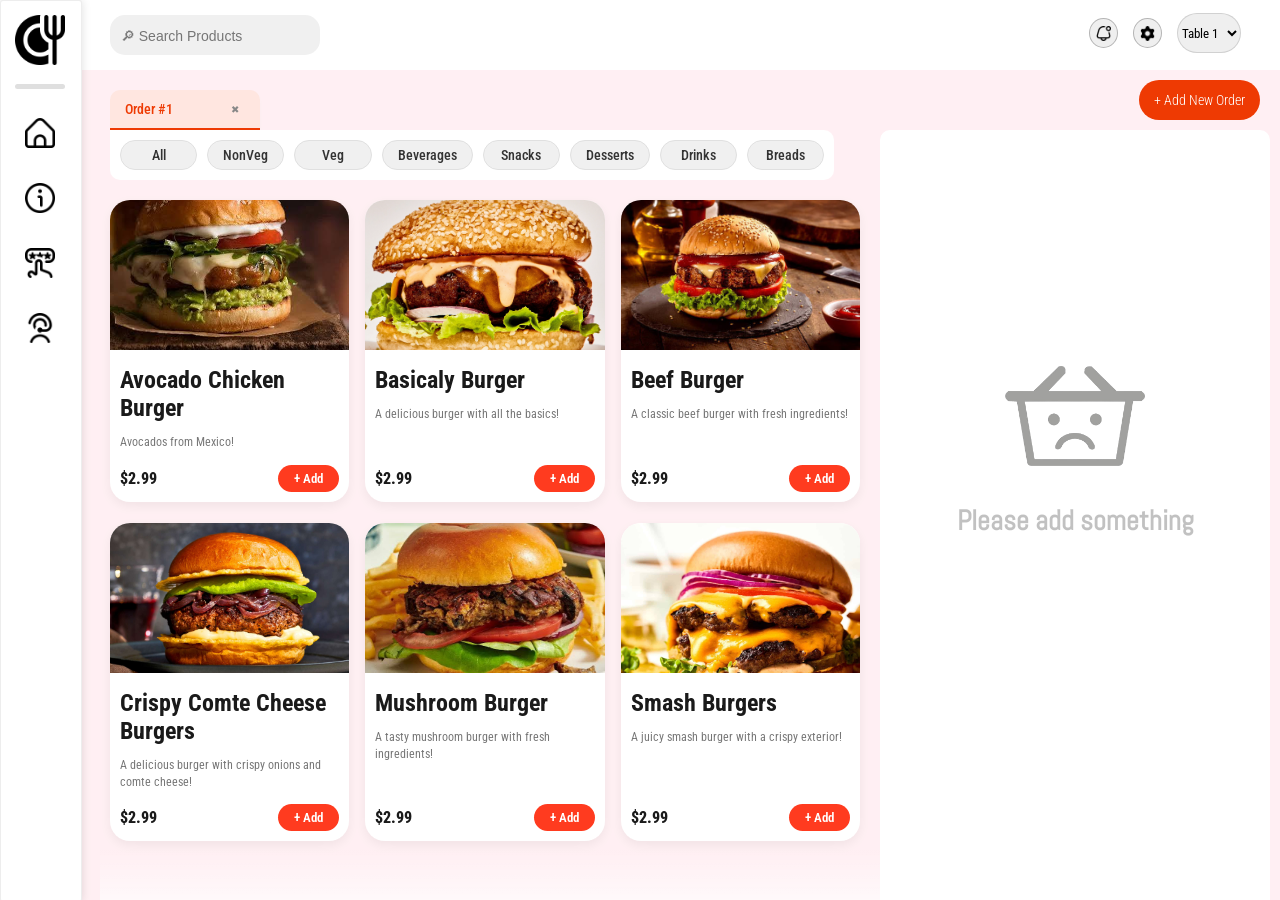
==== index.html @ 45df076e "The testing payment gateway works looks cool i added a video looks if the payment is succesfull." ====
<!DOCTYPE html>
<html lang="en">
<head>
  <meta charset="UTF-8" />
  <meta name="viewport" content="width=device-width, initial-scale=1.0" />
  <title>ordering system</title>
  <link rel="preconnect" href="https://fonts.googleapis.com">
  <link href="https://fonts.googleapis.com/css2?family=Inter:wght@400;500;600;700&family=JetBrains+Mono:wght@400;500;600&display=swap" rel="stylesheet">
  <link rel="stylesheet" href="./style.css" />
  <link rel="preconnect" href="https://fonts.googleapis.com">
<link rel="preconnect" href="https://fonts.gstatic.com" crossorigin>
<link href="https://fonts.googleapis.com/css2?family=Roboto+Condensed:ital,wght@0,100..900;1,100..900&display=swap" rel="stylesheet">
<link rel="preconnect" href="https://fonts.googleapis.com">
<link rel="preconnect" href="https://fonts.gstatic.com" crossorigin>
<link href="https://fonts.googleapis.com/css2?family=Abel&family=Roboto+Condensed:ital,wght@0,100..900;1,100..900&display=swap" rel="stylesheet">
</head>

<body>
  <div class="overlay" id="over">
     <div class="paymentgate">
      <div class="rectanglepay">
        
        <div class="cross2" id="cross2" >✖</div>
        <div class="payhead">
          <h3 class="paytitle">Scan to Pay</h3>
          <p class="paysubtitle">Scan with your mobile camera</p>
        <div class="qrcode">
          <img src="http://localhost:8000/qrcode.png" id="qrimg" alt="paymentqr" width="200px" height="200px" />
          <video src="./qrcode/videos/tickani.mp4" class="payinganima" id="payingani" width="300px" height="300px" autoplay loop muted></video>
        </div>
        <div id="paystatid" class="paystat">
          <h1 id="amount">Scan to Pay<br>(waiting for payment)</h1>
        </div>
      </div>
    </div>
     </div>
  </div>
  
    <div class="topbar">
        <div class="searchbar">
            <input 
    type="text" 
    id="site-search" 
    name="q"
    placeholder=" 🔎︎ Search Products" 
    required
  >
        </div>
        <div class="somewidgets">
            <button class="widgetbtn"><img src="./assets/notification.png" width="15px" height="15px"/></button>
            <button class="widgetbtn"><img src="./assets/settings.png" width="15px" height="15px"/></button>
            <select class="selectdrop" >
                <option value="tb1">Table 1</option>
                <option value="tb2"> Table 2</option>
                <option value="tb3">Table 3</option>
                <option value="tb4">Table 4</option>
                <option value="tb5">Table 5</option>
                <option value="tb6">Table 6</option>
                <option value="tb7">Table 7</option>
                <option value="tb8">Table 8</option>
                <option value="tb9">Table 9</option>
                <option value="tb10">Table 10</option>
                </select>
            
        </div>
    </div>
    <div class="sidebarbg">
        
    </div>
    <div class="nav">
        <div class="navlogo">
            <img class="logo" src="./assets/logo.png" width="50px" height="50px"/>
        </div>
        <div class="seprator"></div>
        <div class="navbtn">
            <button class="navbtns" id="homebtn"> <img id="home" src="./assets/home.png" width="30px" height="30px"alt="home" /></button>
            <button class="navbtns" id ="aboutbtn"><img id="about" src="./assets/about.png" width="30px" height="30px"/></button>
            <button class="navbtns" id="feedbackbtn"><img id="feedback" src="./assets/feedback.png" width="30px" height="30px"/></button>
            <button class="navbtns" id="carebtn"><img id="care" src="./assets/care.png" width="30px" height="30px"/></button>
        </div>
    </div>
    <div class="rectanglepink">
        <div class="tabs">
            <div class="tabbtn">Order #1<div class="cross">✖</div></div>
        </div>
        <button class="addbtn">+ Add New Order</button>
        <div class="filters">
            <button class="filterbtn">All</button>
            <button class="filterbtn">NonVeg</button>
            <button class="filterbtn">Veg</button>
            <button class="filterbtn">Beverages</button>
            <button class="filterbtn">Snacks</button>
            <button class="filterbtn">Desserts</button>
            <button class="filterbtn">Drinks</button>
            <button class="filterbtn">Breads</button>
        </div>
        <div class="items">
            
                <div class="itemcard">
                     <div class="card">
                        <img src="assets/food/avacodachickenburger.jpg" alt="avacadochickenburger">
                        <h3>Avocado Chicken Burger</h3>
                        <p>Avocados from Mexico!</p>
                      </div>
                    <div class="cardfoot">
                      <span class="price">$2.99</span>
                      <button class="addbtncard">+ Add</button>
                    </div>
                </div>
                <div class="itemcard">
                     <div class="card">
                        <img src="assets/food/basically-burger.webp" alt="basically-burger">
                        <h3>Basicaly Burger</h3>
                        <p>A delicious burger with all the basics!</p>
                      </div>
                    <div class="cardfoot">
                      <span class="price">$2.99</span>
                      <button class="addbtncard">+ Add</button>
                    </div>
                </div>
                <div class="itemcard">
                     <div class="card">
                        <img src="assets/food/beefburger.jpg" alt="beefburger">
                        <h3>Beef Burger</h3>
                        <p>A classic beef burger with fresh ingredients!</p>
                      </div>
                    <div class="cardfoot">
                      <span class="price">$2.99</span>
                      <button class="addbtncard">+ Add</button>
                    </div>
                </div>
                <div class="itemcard">
                     <div class="card">
                        <img src="assets/food/crispycomtecheesburgers.jpg" alt="crispycomtecheesburgers">
                        <h3>Crispy Comte Cheese Burgers</h3>
                        <p>A delicious burger with crispy onions and comte cheese!</p>
                      </div>
                    <div class="cardfoot">
                      <span class="price">$2.99</span>
                      <button class="addbtncard">+ Add</button>
                    </div>
                </div>
                <div class="itemcard">
                     <div class="card">
                        <img src="assets/food/mushroomburger.jpg" alt="mushroomburger">
                        <h3>Mushroom Burger</h3>
                        <p>A tasty mushroom burger with fresh ingredients!</p>
                      </div>
                    <div class="cardfoot">
                      <span class="price">$2.99</span>
                      <button class="addbtncard">+ Add</button>
                    </div>
                </div>
                <div class="itemcard">
                     <div class="card">
                        <img src="assets/food/Smash-Burgers.jpg" alt="smashburgers">
                        <h3>Smash Burgers</h3>
                        <p>A juicy smash burger with a crispy exterior!</p>
                      </div>
                    <div class="cardfoot">
                      <span class="price">$2.99</span>
                      <button class="addbtncard">+ Add</button>
                    </div>
                </div>
              </div>
              <div class="blursmt"></div>
              <div class="bill">
                <div class="warn">
                  <img src="assets/sadcart.png" width="140px" height="100px" alt="sadcart" style="display: block;"/>
                  <br>
                  <h1>Please add something</h1>
                </div>
                <div class="billy">
                <div class="billcard">
                  <div class="orderno"><div class="title">Order No.</div><div class="value">#****</div></div>
                  <div class="estimatedtime"><div class="title">Prep time</div><div class="value">20 Mins</div></div>
                </div>
                <div class="seprator2"></div>
                </div>
              </div>
        </div>
        
    </div>
    
<script src="./script.js">
</script>
</body>
</html>
---- style.css ----
.navbtn {
  position: static;
  margin-top: 20px;
  width: 100%;
  display: flex;
  flex-direction: column;
  justify-content: center;
  align-items: center;
  gap: 15px;
  transition: 0.3s ease;
}

.bill{
  right: 10px;
  top: 130px;
  background-color: #ffffff;
  position: fixed;
  width: calc(100% - 69.7%);
  height: calc(100%);
  border-radius: 10px;
  border: 1px solid #ffffff00;
}
.billcard{
  display: flex;
  margin: 20px;
  justify-content: space-between;
}

.title{
  font-family:  "Roboto Condensed", sans-serif;
}
.value{
  font-family:  "abel", sans-serif;
  font-weight: 700;
}

@media (max-width:800px) { 
.bill {
  display: none;
}}
.seprator2{
  margin-top: 0px;
  margin-left: 10px;
  margin-right: 10px;
  width: 380px;
  height: 1px;
  border-radius: 10px;
  background-color: #5e5e5e;
  opacity: 0.2;
}

.navlogo {
  position: relative;
  width: 50px;
  left: 0;
  border-radius: 10px;
  background-color: #ffffff;
}
.sidebarbg {
  position: fixed;
  left: 0;
  top: 0;
  width: 80px;
  height: 100vh;
  box-shadow: 0px 0px 10px 0px #00000020;
  border-radius: 3px;
  background-color: #ffffff;
  border: 1px solid #74737320;
  z-index: 50;
}
.seprator {
  margin-top: 15px;
  margin-left: 0;
  width: 50px;
  height: 5px;
  border-radius: 10px;
  background-color: #5e5e5e;
  opacity: 0.2;
}
.payment{
  width: 120px;
  height: 120px;
  background-color: #000000;

}
.paymentgate{
   width:100vw;
   height:100vh;
   display: grid;
  place-items: center;

}

.rectanglepay {
  width: 340px;
  min-height: 400px;
  background-color: #ffffff;
  border-radius: 20px;
  padding: 20px;
  display: flex;
  flex-direction: column;
  position: relative;
  box-shadow: 0 10px 25px rgba(0, 0, 0, 0.15);
}

.cross2 {
  position: absolute;
  top: 15px;
  right: 15px;
  width: 30px;
  height: 30px;
  font-size: 14px;
  background-color: #f1f1f1;
  color: #555;
  align-items: center;
  display: flex;
  justify-content: center;
  border-radius: 50%;
  cursor: pointer;
  transition: 0.2s ease;
}

.cross2:hover {
  background-color: #ffe6e0;
  color: #ee3a03;
}
.cross2:active {
  background-color: #ee3a03;
  color: #ffffff;
  transform: scale(1.4);
}

.payhead {
  display: flex;
  flex-direction: column;
  align-items: center;
  justify-content: center;
  margin-top: 20px;
  text-align: center;
  font-family: "Roboto Condensed", sans-serif;
}

.paytitle {
  font-size: 22px;
  font-weight: 700;
  margin: 0;
  color: #1a1a1a;
}

.paysubtitle {
  font-size: 13px;
  color: #777;
  margin: 4px 0 16px 0;
}

.qrcode {
  padding: 10px;
  background: #ffffff;
  border: 1px solid #eee;
  border-radius: 12px;
  display: flex;
  justify-content: center;
  align-items: center;
}

.qrcode img {
  display: block;
}

.paystat{
  margin-top: 15px;
  font-size: 14px;
  font-weight: 600;
  color: #888;
  padding: 6px 14px;
  border-radius: 20px;
  background-color: #f5f5f5;
  transition: all 0.3s ease;
}
.payinganima{
  display:none
}
.paystat.success {
  background-color: #dcfce7;
  color: #16a34a;
}
.overlay{
  top: 0;
  left: 0;
  position: fixed;
  width: 100%;
  height: 100%;
  display: none;
  background-color: #00000030;
  overflow: hidden;
  z-index: 99999999999999;
}
.navbtns{
  width: 50px;
  height: 50px;
  border-radius: 10px;
  background-color: #ffffff;
  border: 1px solid #ffffff00;
  cursor: pointer;
  transition: 0.3s ease-in-out;
}
.billitems {
  flex: 1;
  overflow-y: auto;
  padding: 10px 20px;
  display: flex;
  flex-direction: column;
  gap: 12px;
  scrollbar-width: thin;
  scrollbar-color: #ee3a03 #f1f1f1;
}

.itembillrow {
  display: flex;
  justify-content: space-between;
  align-items: center;
  font-family: "Roboto Condensed", sans-serif;
}

.itemtitle {
  font-size: 15px;
  font-weight: 600;
  color: #1a1a1a;
}

.itemprice {
  font-family: "Abel", sans-serif;
  font-size: 13px;
  font-weight: 700;
  color: #ee3a03;
}

.billfoot {
  padding: 15px 20px;
  display: flex;
  flex-direction: column;
  gap: 8px;
  font-family: "Roboto Condensed", sans-serif;
}

.billsum {
  display: flex;
  justify-content: space-between;
  font-size: 14px;
  color: #555;
}

.billsum.total {
  font-size: 18px;
  font-weight: 700;
  color: #1a1a1a;
  margin-top: 4px;
}

.checkoutbtn {
  margin-top: 8px;
  height: 42px;
  border-radius: 25px;
  background-color: #ee3a03;
  color: #ffffff;
  border: none;
  font-family: "Roboto Condensed", sans-serif;
  font-size: 15px;
  font-weight: 600;
  cursor: pointer;
  transition: 0.2s;
}

.checkoutbtn:hover {
  background-color: #d63200;
}
.icon{
  width: 30px;
  height: 30px;
  display: inline-block;
  background-color: #000000;
  transition: background-color 0.4s ease-in-out;
}
.selectdrop{
 border-radius: 20px;
 border: 1px solid #00000020;
 width: 100px;
 right: 20px;
 font-family: "Roboto Condensed", sans-serif;
 height: 40px;
}
.navbtns:hover{
  transition:0.4s;
  transform: scale(1.1);
  background-color: #ee3a03;
}
.rectanglepink {
  position: fixed;
  top: 70px;
  left: 80px;
  width: calc(100% - 80px);
  height: calc(100% - 70px);
  z-index: -4;
  background-color: #ff004010;
}
.navbtns:active{
  transition:0.4s;
  transform: scale(0.8);
  background-color: #ee3a03;
}
.nav {
  position: fixed;
  left: 0;
  top: 15px;
  width: 80px;
  display: flex;
  flex-direction: column;
  align-items: center;
  z-index: 60;
}
.logo{
  z-index: 100;
}
.topbar {
  position: fixed;
  top: 0;
  left: 80px;
  width: calc(100% - 80px);
  height: 70px;
  z-index: 10;
  background-color: #ffffff;
  border: none;
}
.searchbar {
  position: absolute;
  top: 15px;
  left: 30px;
  width: 200px;
  height: 30px;
  border-radius: 15px;
  background-color: #f0f0f0;
  border: none;
  padding: 5px;
  cursor: text;
}
.searchbar:hover {
  box-shadow: 0px 0px 5px rgba(0, 0, 0, 0.2);
  cursor: text;
}
input[type="text"] {
  width: 100%;
  height: 100%;
  border: none;
  outline: none;
  background-color: transparent;
  font-size: 14px;
  cursor: text;
  z-index: 10;
}
.somewidgets {
  position: absolute;
  top: 18px;
  width: 30px;
  height: 30px;
  border-radius: 50%;
  display: flex;
  gap: 15px;
  right: 100px;
  justify-content: center;
  align-items: center;
  font-size: 14px;
}
.blursmt{
  position: fixed;
  bottom: 0;
  left: 100px;
  width: calc(100% - 36.9%);
  height: 50px;
  background-image: linear-gradient(to bottom, #ffffff00, #ffffff9a);
  backdrop-filter: blur(0.5px);
  pointer-events:none;
}
.widgetbtn{
  width: 30px;
  height: 30px;
  border-radius: 50%;
  display: flex;
  gap: 5px;
  border: 1px solid #07070740;
  justify-content: center;
  align-items: center;
  color: #ffffff;
  font-size: 14px;
  cursor: pointer;
}
.widgetbtn:hover{
  background-color: #a8a8a8;
  transition:0.4s;
  transform: scale(1.1);
}
.widgetbtn:active{
  background-color: #a8a8a8;
  transition:0.4s;
  transform: scale(0.8);
}
.tabs{
  gap: 1px;
  top: 20px;
  position: absolute;
  left: 30px;
  right: 0;
  display: flex;
  width: calc(100% - 60px);
  overflow: auto;
}
.tabbtn:active{
  
  display: flex;
  justify-content: space-between;
  align-items: center;
  width: 150px;
  height: 40px;
  border-radius: 10px;
  background-color: #ff6572;
  cursor: pointer;
  padding: 0 15px;
  font-size: 14px;
  font-weight: 500;
  color: #333;
  box-sizing: border-box;
  box-shadow: 0 2px 4px rgba(0,0,0,0.02);
  transition: 0.3s ease;
}
.tabbtn{
  font-family: "Roboto Condensed", sans-serif;
  display: flex;
  justify-content: space-between;
  align-items: center;
  width: 150px;
  height: 40px;
  border-radius: 10px 10px 0px 0px;
  background-color: #ffffff;
  cursor: pointer;
  padding: 0 15px;
  font-size: 14px;
  font-weight: 500;
  color: #333;
  box-sizing: border-box;
  box-shadow: 0 2px 4px rgba(0,0,0,0.02);
  transition: 0.3s ease;
}
.tabbtn:hover{
  background-color: #ffe6e0;
  border-color: #ee3a03;
  color: #ee3a03;
}
.cross{
  display: flex;
  justify-content: center;
  align-items: center;
  width: 20px;
  height: 20px;
  border-radius: 50%;
  font-size: 10px;
  color: #888;
  cursor: pointer;
  transition: 0.2s;
}
.cross:hover{
  left: 130px;
  bottom: 12px;
  width: 20px;
  height: 20px;
  border-radius: 50%;
  background-color: #ececec;

}
.tabbtn:active{
  transform: scale(0.95);
}
.tabbtn:hover .cross{
  color: #ee3a03;
}
.filters{
  padding: 10px;
  position: fixed;
  top: 130px;
  left: 110px;
  display: flex;
  gap: 10px;
  overflow-x: auto;
  overflow-y: hidden;
  background-color: #ffffff;
  width: calc(100% - 45%);
  height: 30px;
  border-radius: 0 10px 10px 10px;
  scrollbar-width: thin;
  scrollbar-color: #ee3a03 #f1f1f1;
}
.addbtn{
  position: fixed;
  right: 20px;
  top: 80px;
  height: 40px;
  border-radius: 40px;
  background-color: #ee3a03;
  color: #ffffff;
  border: 0;
  cursor: pointer;
  font-family: "Roboto Condensed", sans-serif;
  font-size: 14px;
  font-weight: 300;
  padding: 0 15px;
  display: flex;
  justify-content: center;
  align-items: center;
  gap: 5px;
}
.warn{
  display: none;
  height: 70%;
  font-family: "Abel", sans-serif;
  color: #72727271;
  font-size: 14px;
  font-weight: 300;
  padding: 15px;
  
  justify-content: center;
  align-items: center;
  flex-direction: column;
  text-align: center;
  justify-content: center;
}
.addbtn:hover{
  background-color: #ff4c00;
  transition: 0.1s;
}
.addbtn:active{
  background-color: #ffffff;
  color: #ee3a03;
  border: 1px solid #ee3a03;
}
.items{
  position: absolute;
  top: 120px;
  left: 20px;
  right: 20px;
  width: calc(100% - 37.5%);
  height: calc(100% - 130px);
  display: grid;
  grid-template-columns: repeat(auto-fill, minmax(220px, 1fr));
  align-content: start;
  gap: 16px;
  padding: 10px;
  overflow-y: auto;
  scrollbar-width: thin;
  scrollbar-color: #ee3a03 #f1f1f1;
}
.itemcard {
  display: flex;
  flex-direction: column;
  justify-content: space-between;
  width: 100%;
  margin-bottom: 5px;
  border-radius: 20px 20px 20px 20px;
  background-color: #ffffff;
  box-shadow: 0px 4px 12px rgba(0, 0, 0, 0.06);
  transition: transform 0.3s ease;
}
.itemcard:hover {
  transform: scale(1.02);
  transition: 0.3s ;
}
.itemcard img{
  width: 100%;
  height: 150px;
  object-fit: cover;
  border-radius: 20px 20px 0 0 ;
  margin-bottom: 12px;
}

.itemcard h3 {
  margin-left: 10px;
  margin-top: 0;
  font-family: "Roboto Condensed", sans-serif;
  font-size:24px;
  font-weight: 700;
  color: #1a1a1a;
  margin-bottom: 6px;
}

.itemcard p {
  margin-left: 10px;
  font-family: "Roboto Condensed", sans-serif;
  font-size: 12px;
  color: #777777;
  line-height: 1.4;
  margin-bottom: 14px;
}

.cardfoot {
  display: flex;
  justify-content: space-between;
  align-items: center;
  width: 100%;
}

.price {
  margin-left: 10px;
  margin-bottom: 10px;
  font-family: "Roboto Condensed", sans-serif;
  font-size: 16px;
  font-weight: 800;
  color: #1a1a1a;
}

.addbtncard {
  margin-right: 10px;
  margin-bottom: 10px;
  font-family: "Roboto Condensed", sans-serif;
  background-color: #ff3b1f;
  color: #ffffff;
  border: none;
  padding: 6px 16px;
  border-radius: 20px;
  font-size: 13px;
  font-weight: 600;
  cursor: pointer;
}
.addbtncard:hover {
  background-color: #e03016;
}
.qtycontrol {
  display: flex;
  align-items: center;
  gap: 10px;
  background-color: #f5f5f5;
  padding: 4px 6px;
  border-radius: 20px;
  font-size: 13px;
  font-weight: 600;
}

.qtybtn {
  width: 22px;
  height: 22px;
  border-radius: 50%;
  border: 1px solid #ccc;
  background: #ffffff;
  cursor: pointer;
  display: flex;
  align-items: center;
  justify-content: center;
  font-weight: bold;
}

.qtybtn.plus {
  background: #1a1a1a;
  color: #ffffff;
  border-color: #1a1a1a;
}
.filterbtn{
  top: 100px;
  font-family: "Roboto Condensed", sans-serif;
  font-size: 14px;
  font-weight: 500;
  color: #333;
  width: 120px;
  display: flex;
  justify-content: center;
  align-items: center;
  padding: 0 15px;
  height: 30px;
  border-radius: 15px;
  background-color: #f0f0f0;
  cursor: pointer;
  border: 1px solid #e0e0e0;
}
.filterbtn:hover{
  background-color: #d6d5d5;
  color: #000000;
  transition: 0.4s;
}
.filterbtn:active{
  background-color: #ffffff;
  color: #ee3a03;
  border: 1px solid #ee3a03;
}
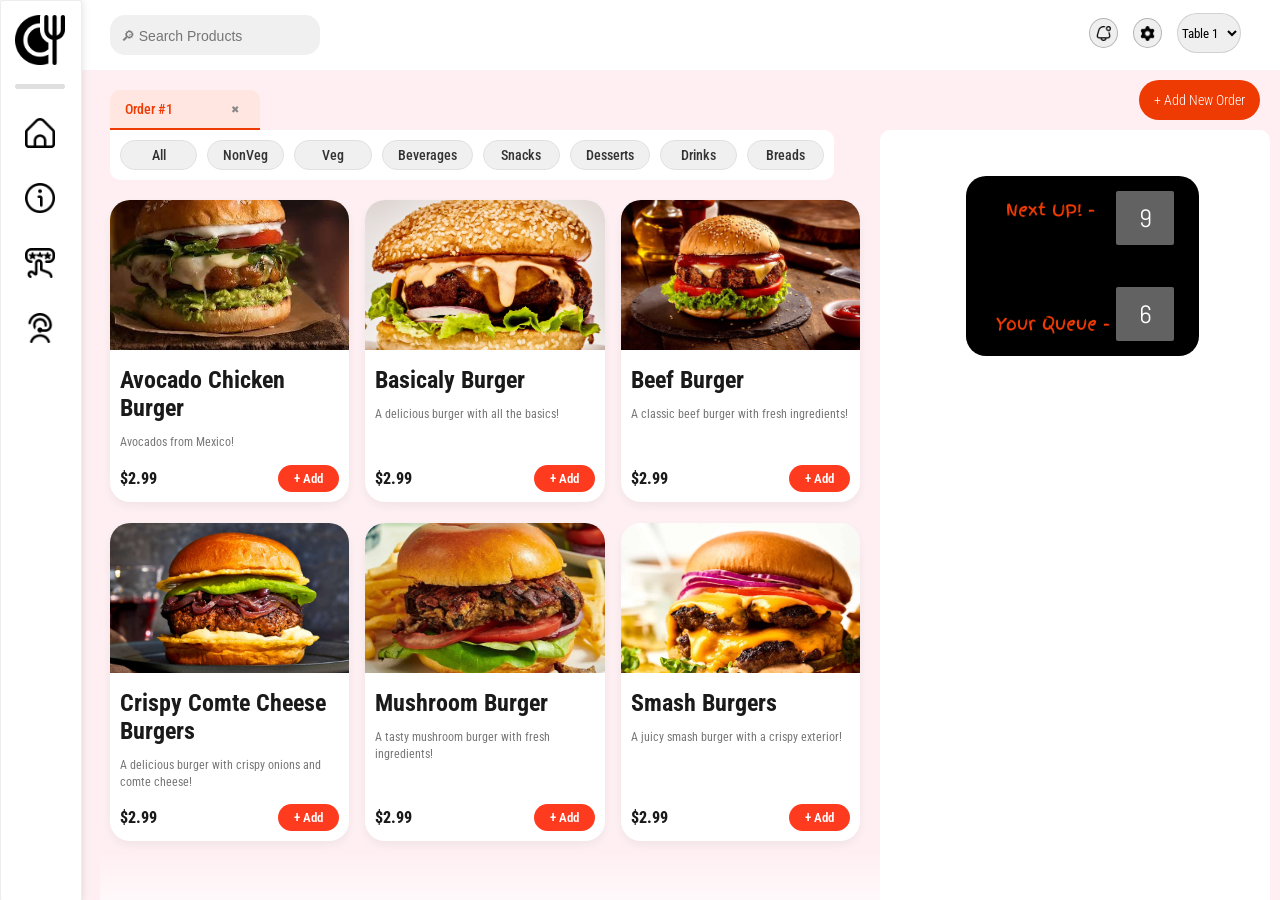
==== commit 644e9e5f: "working on a queuing menu after the payment is done" ====
--- a/index.html
+++ b/index.html
@@ -13,8 +13,10 @@
 <link rel="preconnect" href="https://fonts.googleapis.com">
 <link rel="preconnect" href="https://fonts.gstatic.com" crossorigin>
 <link href="https://fonts.googleapis.com/css2?family=Abel&family=Roboto+Condensed:ital,wght@0,100..900;1,100..900&display=swap" rel="stylesheet">
+<link rel="preconnect" href="https://fonts.googleapis.com">
+<link rel="preconnect" href="https://fonts.gstatic.com" crossorigin>
+<link href="https://fonts.googleapis.com/css2?family=Finger+Paint&display=swap" rel="stylesheet">
 </head>
-
 <body>
   <div class="overlay" id="over">
      <div class="paymentgate">
@@ -177,6 +179,17 @@
                 </div>
                 <div class="seprator2"></div>
                 </div>
+                <div class = "afterpay">
+                  <div class="queuecont">
+                    <div class="queuerect">
+                      <div class="textshit">Next UP! - </div>
+                      <div class="nextuprect">9</div>
+                      <div class="textshit2">Your Queue - </div>
+                      <div class="queuerect2">6</div>
+                    </div>
+
+                  </div>
+                </div>
               </div>
         </div>
         
--- a/style.css
+++ b/style.css
@@ -516,6 +516,78 @@
   align-items: center;
   gap: 5px;
 }
+.textshit{
+  font-family: "Finger Paint", sans-serif;
+  font-size: clamp(0.2rem ,1.3vw,2rem);
+  color: #ee3a03;
+  position: absolute;
+  top: 22px;
+  left:40px;
+}
+.nextuprect{
+  position: absolute;
+  top: 15px;
+  right: 25px;
+  width:25%;
+  height: 30%;
+  background-color: #636262;
+  border-radius: 2px;
+  display: flex;
+  justify-content: center;
+  align-items: center;
+  color: #ffffff;
+  font-family: "Abel", sans-serif;
+  font-size: 25px;
+  font-weight: 300;
+  transition:ease-in-out 0.1s;
+}
+.nextuprect:hover{
+  transform: scale(1.05);
+}
+.textshit2{
+  font-family: "Finger Paint", sans-serif;
+  font-size: clamp(0.2rem ,1.3vw,2rem);
+  color: #ee3a03;
+  position: absolute;
+  bottom: 20px;
+  left:30px;
+}
+.queuerect{
+  position: absolute;
+  top: calc(100% - 95%);
+  left: calc(100% - 78%);
+  width:60%;
+  height: 20%;
+  background-color: #000000;
+  border-radius: 20px;
+  display: flex;
+  justify-content: center;
+  align-items: center;
+  transition:ease-in-out 0.1s;
+}
+.queuerect:hover{
+  transform: scale(1.05);
+}
+.queuerect2{
+  position: absolute;
+  bottom: 15px;
+  right: 25px;
+  width:25%;
+  height: 30%;
+  background-color: #636262;
+  border-radius: 2px;
+  display: flex;
+  justify-content: center;
+  align-items: center;
+  color: #ffffff;
+  font-family: "Abel", sans-serif;
+  font-size: 25px;
+  font-weight: 300;
+  transition:ease-in-out 0.1s;
+}
+.queuerect2:hover{
+  transform: scale(1.05);
+}
 .warn{
   display: none;
   height: 70%;
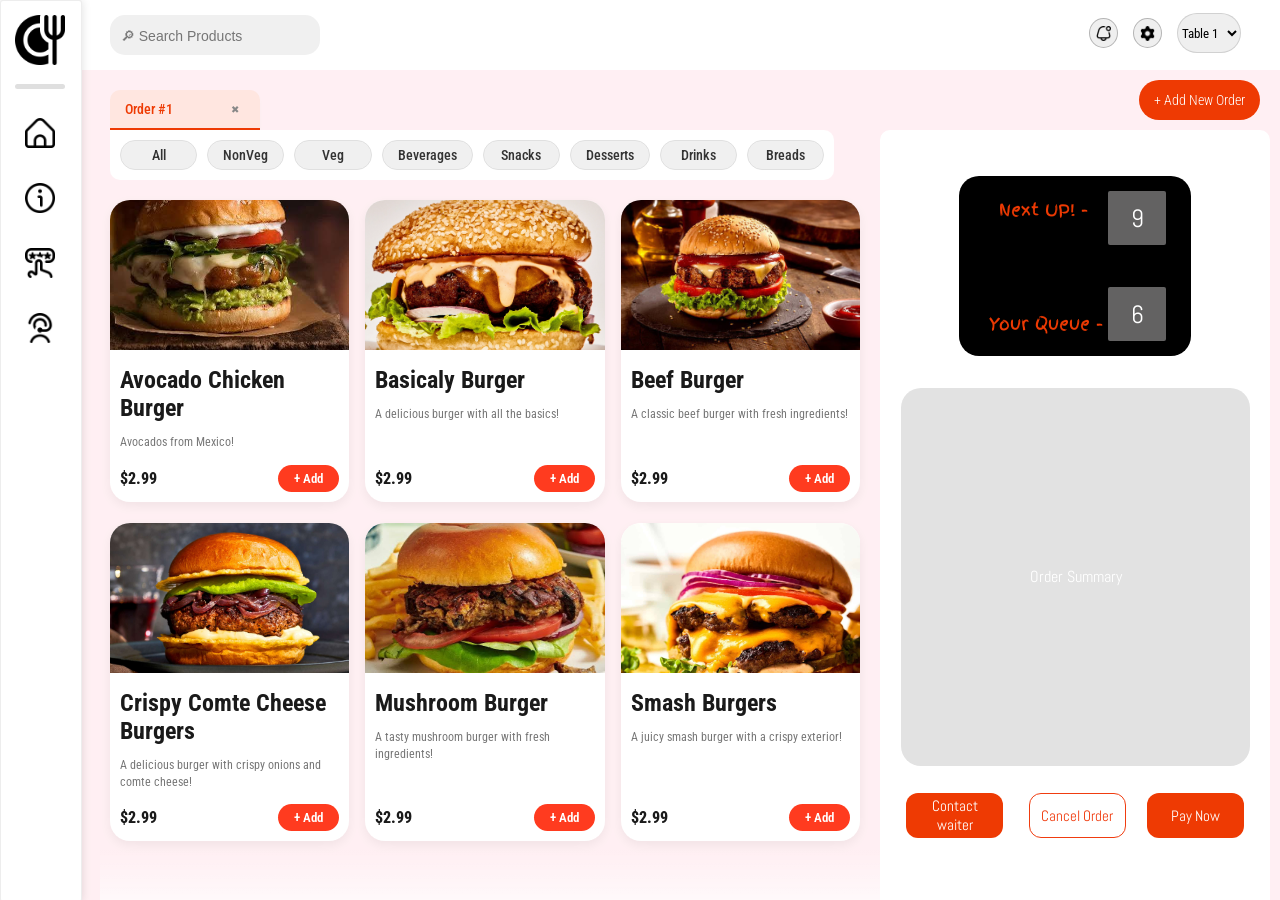
==== commit 9794bcf9: "working on bill summary and queueing screen after the payemtn is done also i am thinking of changing" ====
--- a/index.html
+++ b/index.html
@@ -187,7 +187,15 @@
                       <div class="textshit2">Your Queue - </div>
                       <div class="queuerect2">6</div>
                     </div>
+                  </div>
+                  <div class="rectangleshi">
+                    <div class="ordersum">Order Summary</div>
 
+
+                  </div>
+                  <button class="contactchingo">Contact waiter</button>
+                  <button class="paynow">Pay Now</button>
+                  <button class="cancelbtn">Cancel Order</button>
                   </div>
                 </div>
               </div>
--- a/style.css
+++ b/style.css
@@ -552,10 +552,107 @@
   bottom: 20px;
   left:30px;
 }
+.rectangleshi{
+  position: absolute;
+  top: calc(100% - 71.5%);
+  left: 20px;
+  width:90%;
+  height: 42%;
+  background-color: #e2e2e2;
+  border-radius: 20px;
+  display: flex;
+  justify-content: center;
+  align-items: center;
+  color: #ffffff;
+  font-family: "Abel", sans-serif;
+}
+.ordersum{
+  
+}
+.paynow{
+  position: absolute;
+  top: calc(100% - 26.5%);
+  right: 25px;
+  width:25%;
+  height: 5%;
+  background-color: #ee3a03;
+  border-radius: 12px;
+  display: flex;
+  border: 0;
+  justify-content: center;
+  align-items: center;
+  color: #ffffff;
+  font-family: "Abel", sans-serif;
+  font-size: 15px;
+  font-weight: 300;
+  transition:ease-in-out 0.1s;
+}
+.paynow:hover{
+  background-color: #ff2200;
+  border-radius: 8px;
+  transform: scale(1.05);
+}
+.paynow:active{
+  transform: scale(0.95);
+}
+.cancelbtn{
+  position: absolute;
+  top: calc(100% - 26.5%);
+  right: calc(100% - 63%);
+  width:25%;
+  height: 5%;
+  background-color: #ffffff;
+  border-radius: 12px;
+  border: 1px solid #f03c0f;
+  display: flex;
+  justify-content: center;
+  align-items: center;
+  color: #f03c0f;
+  font-family: "Abel", sans-serif;
+  font-size: 15px;
+  font-weight: 300;
+  transition:ease-in-out 0.1s;
+}
+.cancelbtn:hover{
+  background-color: #ffffff;
+  border-radius: 8px;
+  transform: scale(1.05);
+}
+.cancelbtn:active{
+  transform: scale(0.95);
+}
+
+.contactchingo{
+  border: 1px;
+  position: absolute;
+  top: calc(100% - 26.5%);
+  left: 25px;
+  width:25%;
+  height: 5%;
+  background-color: #ee3a03;
+  border-radius: 12px;
+  display: flex;
+  justify-content: center;
+  align-items: center;
+  color: #ffffff;
+  font-family: "Abel", sans-serif;
+  font-size: 15px;
+  font-weight: 300;
+  transition:ease-in-out 0.1s;
+}
+.contactchingo:hover{
+  background-color: #ff2200;
+  border-radius: 8px;
+  transform: scale(1.05);
+}
+.contactchingo:active{
+  transform: scale(0.95);
+}
+
 .queuerect{
   position: absolute;
   top: calc(100% - 95%);
-  left: calc(100% - 78%);
+  left: calc(100% - 80%);
   width:60%;
   height: 20%;
   background-color: #000000;
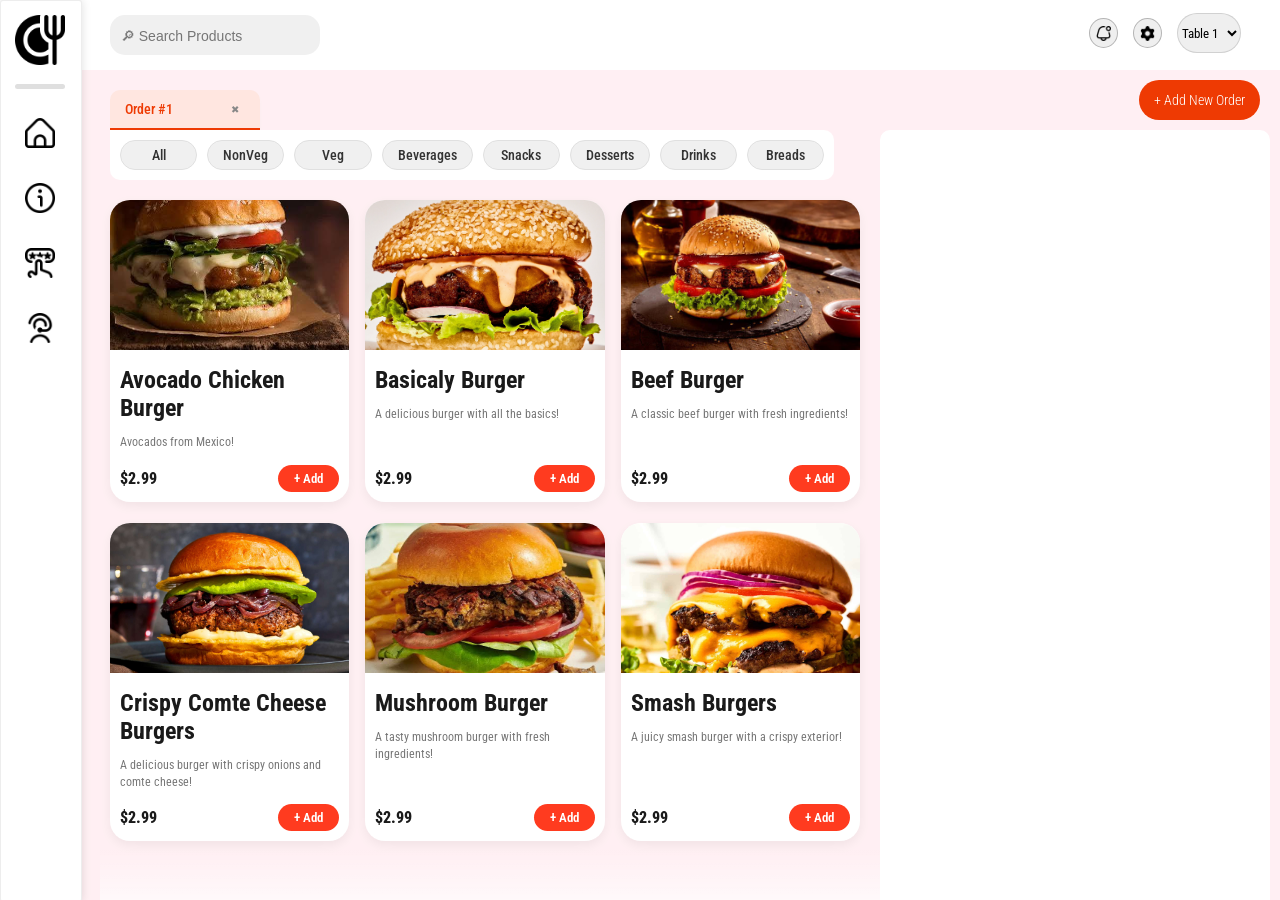
==== commit d0f438ec: "i cant get the addbtns to disable when clicking checkout" ====
--- a/index.html
+++ b/index.html
@@ -106,7 +106,7 @@
                       </div>
                     <div class="cardfoot">
                       <span class="price">$2.99</span>
-                      <button class="addbtncard">+ Add</button>
+                      <button class="addbtncard" id="addbtn22">+ Add</button>
                     </div>
                 </div>
                 <div class="itemcard">
@@ -117,7 +117,7 @@
                       </div>
                     <div class="cardfoot">
                       <span class="price">$2.99</span>
-                      <button class="addbtncard">+ Add</button>
+                      <button class="addbtncard" id="addbtn22" >+ Add</button>
                     </div>
                 </div>
                 <div class="itemcard">
@@ -128,7 +128,7 @@
                       </div>
                     <div class="cardfoot">
                       <span class="price">$2.99</span>
-                      <button class="addbtncard">+ Add</button>
+                      <button class="addbtncard" id="addbtn22" >+ Add</button>
                     </div>
                 </div>
                 <div class="itemcard">
@@ -139,7 +139,7 @@
                       </div>
                     <div class="cardfoot">
                       <span class="price">$2.99</span>
-                      <button class="addbtncard">+ Add</button>
+                      <button class="addbtncard" id="addbtn22" >+ Add</button>
                     </div>
                 </div>
                 <div class="itemcard">
@@ -150,7 +150,7 @@
                       </div>
                     <div class="cardfoot">
                       <span class="price">$2.99</span>
-                      <button class="addbtncard">+ Add</button>
+                      <button class="addbtncard" id="addbtn22" >+ Add</button>
                     </div>
                 </div>
                 <div class="itemcard">
@@ -161,7 +161,7 @@
                       </div>
                     <div class="cardfoot">
                       <span class="price">$2.99</span>
-                      <button class="addbtncard">+ Add</button>
+                      <button class="addbtncard" id="addbtn22" >+ Add</button>
                     </div>
                 </div>
               </div>
@@ -179,7 +179,7 @@
                 </div>
                 <div class="seprator2"></div>
                 </div>
-                <div class = "afterpay">
+                <div class = "afterpay" id="afterpayid">
                   <div class="queuecont">
                     <div class="queuerect">
                       <div class="textshit">Next UP! - </div>
@@ -189,9 +189,8 @@
                     </div>
                   </div>
                   <div class="rectangleshi">
-                    <div class="ordersum">Order Summary</div>
-
-
+                    <div class="ordersumshi">Order Summary</div>
+                    <div class="seprator3"></div>
                   </div>
                   <button class="contactchingo">Contact waiter</button>
                   <button class="paynow">Pay Now</button>
--- a/style.css
+++ b/style.css
@@ -9,7 +9,15 @@
   gap: 15px;
   transition: 0.3s ease;
 }
-
+.afterpay{
+  display: none;
+}
+button:disabled,
+.addbtncard:disabled {
+  opacity: 0.4 !important;
+  cursor: not-allowed !important;
+  pointer-events: none !important;
+}
 .bill{
   right: 10px;
   top: 130px;
@@ -560,14 +568,31 @@
   height: 42%;
   background-color: #e2e2e2;
   border-radius: 20px;
-  display: flex;
-  justify-content: center;
-  align-items: center;
-  color: #ffffff;
-  font-family: "Abel", sans-serif;
-}
-.ordersum{
-  
+  color: #ffffff;
+  font-family: "Abel", sans-serif;
+}
+.ordersumshi{
+  position: absolute;
+  top: 5px;
+  left: calc(100% - 64%);
+  background-color: #e2e2e2;
+  border-radius: 20px;
+  display: flex;
+  justify-content: center;
+  align-items: center;
+  color: #6b3e3e;
+  font-family: "Abel", sans-serif;
+}
+.seprator3{
+  position: absolute;
+  top: calc(100% - 90%);
+  left: calc(100% - 95%);
+  width:90%;
+  height: 2px;
+  background-color: #161616;
+  border-radius: 20px;
+  color: #ffffff;
+  font-family: "Abel", sans-serif;
 }
 .paynow{
   position: absolute;
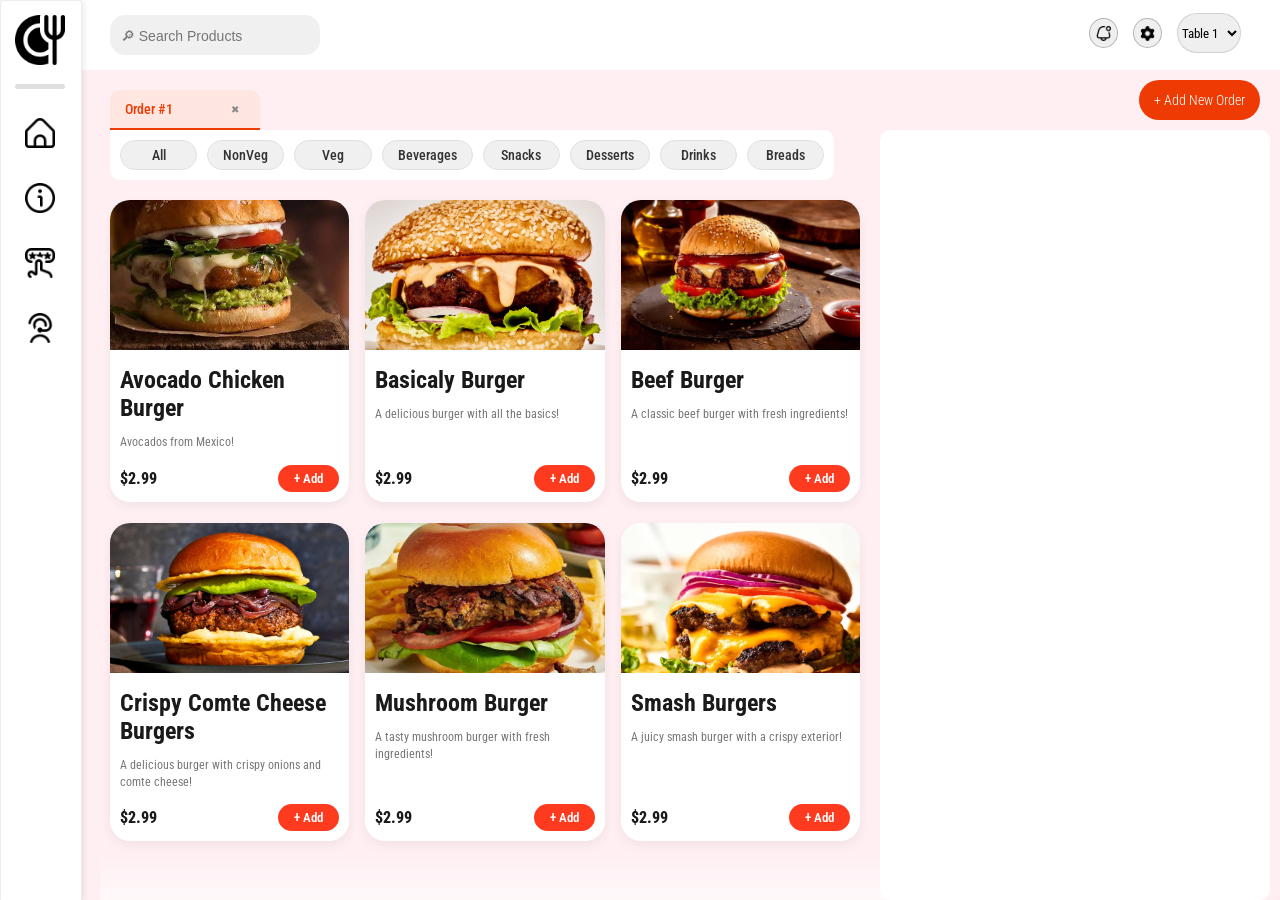
==== commit 01281d46: "trying to add summary of order after payment just prototyping for now and sadly it doesnt work so i " ====
--- a/index.html
+++ b/index.html
@@ -191,6 +191,8 @@
                   <div class="rectangleshi">
                     <div class="ordersumshi">Order Summary</div>
                     <div class="seprator3"></div>
+                    <div id="summarycont" class="summarylist">
+                    </div>
                   </div>
                   <button class="contactchingo">Contact waiter</button>
                   <button class="paynow">Pay Now</button>
--- a/style.css
+++ b/style.css
@@ -10,7 +10,7 @@
   transition: 0.3s ease;
 }
 .afterpay{
-  display: none;
+  display: flex;
 }
 button:disabled,
 .addbtncard:disabled {
@@ -24,7 +24,7 @@
   background-color: #ffffff;
   position: fixed;
   width: calc(100% - 69.7%);
-  height: calc(100%);
+  height: calc(100vh - 132px);
   border-radius: 10px;
   border: 1px solid #ffffff00;
 }
@@ -418,8 +418,11 @@
   left: 30px;
   right: 0;
   display: flex;
-  width: calc(100% - 60px);
+  z-index: 100;
+  width: calc(100% - 40%);
   overflow: auto;
+  scrollbar-width: thin;
+  scrollbar-color: #ee3a03 #f1f1f1;
 }
 .tabbtn:active{
   
@@ -525,12 +528,12 @@
   gap: 5px;
 }
 .textshit{
-  font-family: "Finger Paint", sans-serif;
-  font-size: clamp(0.2rem ,1.3vw,2rem);
+  font-family: "Abel", sans-serif;
+  font-size: clamp(1rem ,2vw,3rem);
   color: #ee3a03;
   position: absolute;
-  top: 22px;
-  left:40px;
+  top: calc(100% - 83%);
+  left:calc(100% - 90%);
 }
 .nextuprect{
   position: absolute;
@@ -553,19 +556,48 @@
   transform: scale(1.05);
 }
 .textshit2{
-  font-family: "Finger Paint", sans-serif;
-  font-size: clamp(0.2rem ,1.3vw,2rem);
+  font-family: "Abel", sans-serif;
+  font-size: clamp(1rem ,2vw,3rem);
   color: #ee3a03;
   position: absolute;
   bottom: 20px;
-  left:30px;
+  left:calc(100% - 90%);
+}
+.summarylist {
+  position: absolute;
+  top: 38px;
+  left: 15px;
+  right: 15px;
+  bottom: 12px;
+  overflow-y: auto;
+  color: #1a1a1a;
+  font-family: "Roboto Condensed", sans-serif;
+  font-size: 14px;
+  display: flex;
+  flex-direction: column;
+  gap: 6px;
+}
+.sumrow {
+  display: flex;
+  justify-content: space-between;
+  border-bottom: 1px dashed #cccccc;
+  padding-bottom: 4px;
+}
+.sumtotal {
+  margin-top: auto;
+  padding-top: 6px;
+  border-top: 2px solid #161616;
+  font-weight: 700;
+  font-size: 16px;
+  display: flex;
+  justify-content: space-between;
 }
 .rectangleshi{
   position: absolute;
   top: calc(100% - 71.5%);
-  left: 20px;
+  left: calc(100% - 95%);
   width:90%;
-  height: 42%;
+  height: calc(100% - 43%);
   background-color: #e2e2e2;
   border-radius: 20px;
   color: #ffffff;
@@ -573,8 +605,8 @@
 }
 .ordersumshi{
   position: absolute;
-  top: 5px;
-  left: calc(100% - 64%);
+  top: 0px;
+  left: calc(100% - 70%);
   background-color: #e2e2e2;
   border-radius: 20px;
   display: flex;
@@ -582,6 +614,7 @@
   align-items: center;
   color: #6b3e3e;
   font-family: "Abel", sans-serif;
+  font-size: clamp(1rem ,2vw,2rem);
 }
 .seprator3{
   position: absolute;
@@ -596,10 +629,10 @@
 }
 .paynow{
   position: absolute;
-  top: calc(100% - 26.5%);
+  bottom: calc(100% - 96.5%);
   right: 25px;
   width:25%;
-  height: 5%;
+  height: 7%;
   background-color: #ee3a03;
   border-radius: 12px;
   display: flex;
@@ -608,7 +641,7 @@
   align-items: center;
   color: #ffffff;
   font-family: "Abel", sans-serif;
-  font-size: 15px;
+  font-size: clamp(0.7rem ,1vw,2rem);
   font-weight: 300;
   transition:ease-in-out 0.1s;
 }
@@ -622,10 +655,10 @@
 }
 .cancelbtn{
   position: absolute;
-  top: calc(100% - 26.5%);
+  bottom: calc(100% - 96.5%);
   right: calc(100% - 63%);
   width:25%;
-  height: 5%;
+  height: 7%;
   background-color: #ffffff;
   border-radius: 12px;
   border: 1px solid #f03c0f;
@@ -634,7 +667,7 @@
   align-items: center;
   color: #f03c0f;
   font-family: "Abel", sans-serif;
-  font-size: 15px;
+  font-size: clamp(0.7rem ,1vw,2rem);
   font-weight: 300;
   transition:ease-in-out 0.1s;
 }
@@ -650,10 +683,10 @@
 .contactchingo{
   border: 1px;
   position: absolute;
-  top: calc(100% - 26.5%);
+  bottom: calc(100% - 96.5%);
   left: 25px;
   width:25%;
-  height: 5%;
+  height: 7%;
   background-color: #ee3a03;
   border-radius: 12px;
   display: flex;
@@ -661,7 +694,7 @@
   align-items: center;
   color: #ffffff;
   font-family: "Abel", sans-serif;
-  font-size: 15px;
+  font-size: clamp(0.7rem ,1vw,2rem);
   font-weight: 300;
   transition:ease-in-out 0.1s;
 }
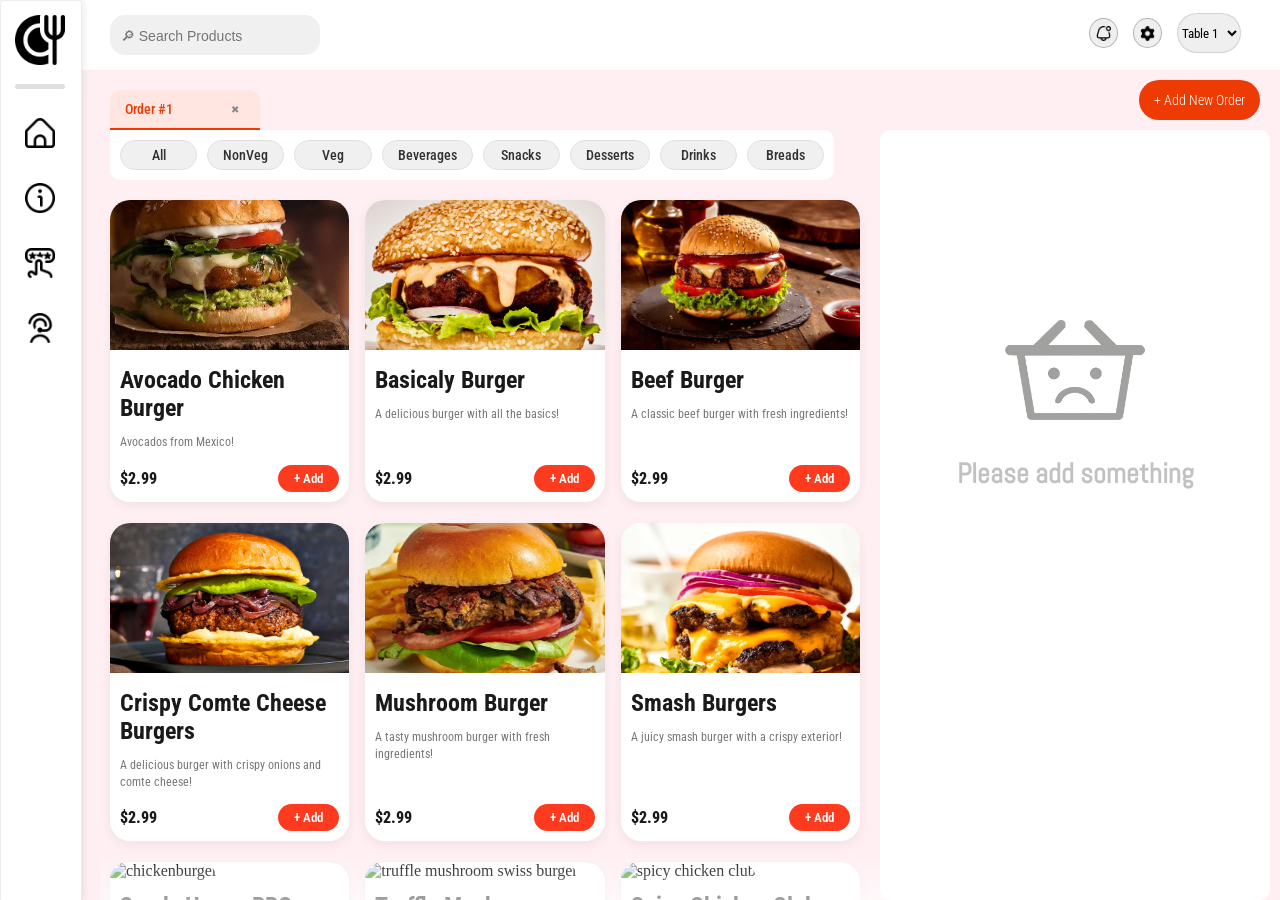
==== commit 126b3bb8: "added more food items and new popups and cancelbtn are you sure popup and fixed some logic errors of" ====
--- a/index.html
+++ b/index.html
@@ -37,7 +37,25 @@
     </div>
      </div>
   </div>
-  
+  <div class="overlay2">
+  <div class="errorwindow">
+    <h1 class="errortitle">Error</h1>
+    <p class="errortext">Error message</p>
+    <button class="errorbtn" id="errorbtn">OK</button>
+  </div>
+  </div>
+  <div class="overlay3">
+    <div class="idkwindow">
+      <h1 class="idktitle">Success</h1>
+      <p class="idktext">Success message</p>
+      <div class="btnsshi">
+        <button class="cancelbtn2" id="cancelbtn2">Cancel</button>
+        <button class="idkbtn" id="idkbtn">OK</button>
+      </div>
+      
+    </div>
+  </div>
+
     <div class="topbar">
         <div class="searchbar">
             <input 
@@ -83,7 +101,8 @@
     </div>
     <div class="rectanglepink">
         <div class="tabs">
-            <div class="tabbtn">Order #1<div class="cross">✖</div></div>
+          
+            <div class="tabbtn">Order #1<div class="cross">✖</div><div class="orderinprog" style="display: none;">Order In Progress</div></div>
         </div>
         <button class="addbtn">+ Add New Order</button>
         <div class="filters">
@@ -164,6 +183,38 @@
                       <button class="addbtncard" id="addbtn22" >+ Add</button>
                     </div>
                 </div>
+                <div class="itemcard">
+                  <div class="card">
+                    <img src="https://cdn11.bigcommerce.com/s-5ljyj9oebs/images/stencil/600x600/products/2994/47068/P081922010101_1__80747.1783561072.jpg?c=2" alt="chickenburger">
+                    <h3>SmokeHouse BBQ Burger</h3>
+                    <p>A smoky BBQ burger with all the fixings!</p>
+                  </div>
+                  <div class="cardfoot">
+                    <span class="price">$6.49</span>
+                    <button class="addbtncard" id="addbtn22" >+ Add</button>
+                  </div>
+                </div>
+                <div class="itemcard">
+                  <div class="card">
+                    <img src="https://encrypted-tbn0.gstatic.com/images?q=tbn:ANd9GcQh6V6NzIb2xk5CR4j8feImmd-MsFE0v6HWk2gxxQYwkREoadFhueyFM6s&s=10" alt="truffle mushroom swiss burger">
+                    <h3>Truffle Mushroom Swiss Burger</h3>
+                    <p>A delicious truffle mushroom swiss burger with a unique twist!</p>
+                  </div>
+                  <div class="cardfoot">
+                    <span class="price">$6.99</span>
+                    <button class="addbtncard" id="addbtn22" >+ Add</button>
+                  </div>
+                </div>
+                <div class="itemcard">
+                  <div class="card">
+                    <img src="https://popmenucloud.com/cdn-cgi/image/width%3D1200%2Cheight%3D1200%2Cfit%3Dscale-down%2Cformat%3Dauto%2Cquality%3D60/erqhnfsi/6c28e963-e2ea-49db-b4a6-2ec4529e9f9f.JPG" alt="spicy chicken club">
+                    <h3>Spicy Chicken Club</h3>
+                    <p>A spicy chicken club with a kick!</p>
+                  </div>
+                  <div class="cardfoot">
+                    <span class="price">$8.99</span>
+                    <button class="addbtncard" id="addbtn22" >+ Add</button>
+                  </div>
               </div>
               <div class="blursmt"></div>
               <div class="bill">
@@ -172,7 +223,7 @@
                   <br>
                   <h1>Please add something</h1>
                 </div>
-                <div class="billy">
+                <div class="billy" id="billyshi">
                 <div class="billcard">
                   <div class="orderno"><div class="title">Order No.</div><div class="value">#****</div></div>
                   <div class="estimatedtime"><div class="title">Prep time</div><div class="value">20 Mins</div></div>
@@ -197,6 +248,7 @@
                   <button class="contactchingo">Contact waiter</button>
                   <button class="paynow">Pay Now</button>
                   <button class="cancelbtn">Cancel Order</button>
+                  <button class="cancelbtndis">Order Locked</button>
                   </div>
                 </div>
               </div>
--- a/style.css
+++ b/style.css
@@ -203,6 +203,28 @@
   overflow: hidden;
   z-index: 99999999999999;
 }
+.overlay2{
+  top: 0;
+  left: 0;
+  position: fixed;
+  width: 100%;
+  height: 100%;
+  display:none;
+  background-color: #00000030;
+  overflow: hidden;
+  z-index: 99999999999999;
+}
+.overlay3{
+  top: 0;
+  left: 0;
+  position: fixed;
+  width: 100%;
+  height: 100%;
+  display:none;
+  background-color: #00000030;
+  overflow: hidden;
+  z-index: 99999999999999;
+}
 .navbtns{
   width: 50px;
   height: 50px;
@@ -413,13 +435,14 @@
 }
 .tabs{
   gap: 1px;
-  top: 20px;
+  top: 0px;
   position: absolute;
   left: 30px;
   right: 0;
   display: flex;
   z-index: 100;
   width: calc(100% - 40%);
+  padding-top: 20px;
   overflow: auto;
   scrollbar-width: thin;
   scrollbar-color: #ee3a03 #f1f1f1;
@@ -445,6 +468,7 @@
 .tabbtn{
   font-family: "Roboto Condensed", sans-serif;
   display: flex;
+  position: relative;
   justify-content: space-between;
   align-items: center;
   width: 150px;
@@ -460,6 +484,137 @@
   box-shadow: 0 2px 4px rgba(0,0,0,0.02);
   transition: 0.3s ease;
 }
+.orderinprog{
+  position: absolute;
+  top: -12px;
+  align-items: center;
+  justify-content: center;
+  left: 22%;
+  text-align: center;
+  white-space: nowrap;
+  z-index: 100;
+  font-size: 10px;
+  font-weight: 600;
+  padding: 0 5px;
+  background-color: #ee3a03;
+  border: 1px solid #ee3a03;
+  border-radius: 20px;
+  height: 20px;
+  line-height: 20px;
+  color: #ffffff;
+  pointer-events: none;
+}
+.errorwindow{
+  position: fixed;
+  top: 50%;
+  left: 50%;
+  transform: translate(-50%, -50%);
+  width: 500px;
+  height: 200px;
+  background-color: #ffffff;
+  border-radius: 10px;
+  box-shadow: 0px 0px 10px rgba(0, 0, 0, 0.2);
+  z-index: 1000;
+  display: flex;
+  flex-direction: column;
+  justify-content: center;
+  align-items: center;
+  font-size: 16px;
+  font-weight: 500;
+  color: #333;
+}
+.errortitle{
+  font-family: "Abel", sans-serif;
+  margin: 0px;
+  font-size: 40px;
+  padding-bottom: 0px;
+  font-weight: 600;
+  color: #333;
+}
+.errortext{
+  text-align: center;
+  font-family: "Abel", sans-serif;
+  font-size: 20px;
+  padding-top: 0px;
+  padding-left: 12px;
+  padding-right: 12px;
+  font-weight: 400;
+  color: #333;
+}
+.errorbtn{
+  width: 150px;
+  height: 40px;
+  border-radius: 10px;
+  background-color: #ee3a03;
+  cursor: pointer;
+  border: 0;
+  font-size: 14px;
+  font-weight: 500;
+  color: #ffffff;
+  box-sizing: border-box;
+  box-shadow: 0 2px 4px rgba(0,0,0,0.02);
+  transition: 0.3s ease;
+}
+.idkwindow{
+  position: fixed;
+  top: 50%;
+  left: 50%;
+  transform: translate(-50%, -50%);
+  width: 500px;
+  height: 200px;
+  background-color: #ffffff;
+  border-radius: 10px;
+  box-shadow: 0px 0px 10px rgba(0, 0, 0, 0.2);
+  z-index: 1000;
+  display: flex;
+  flex-direction: column;
+  justify-content: center;
+  align-items: center;
+  font-size: 16px;
+  font-weight: 500;
+  color: #333;
+}
+.idktitle{
+  font-family: "Abel", sans-serif;
+  margin: 0px;
+  font-size: 40px;
+  padding-bottom: 0px;
+  font-weight: 600;
+  color: #333;
+}
+.idktext{
+  text-align: center;
+  font-family: "Abel", sans-serif;
+  font-size: 20px;
+  padding-top: 0px;
+  padding-left: 12px;
+  padding-right: 12px;
+  font-weight: 400;
+  color: #333;
+}
+.idkbtn{
+  width: 150px;
+  height: 40px;
+  border-radius: 10px;
+  background-color: #ffffff;
+  cursor: pointer;
+  border: 1px solid #ee3a03;
+  font-size: 14px;
+  font-weight: 500;
+  color: #ee3a03;
+  box-sizing: border-box;
+  box-shadow: 0 2px 4px rgba(0,0,0,0.02);
+  transition: 0.3s ease;
+}
+.idkbtn:hover{
+  background-color: #ee3a03;
+  transform: scale(1.1);
+  color: #ffffff;
+}
+.idkbtn:active{
+  transform: scale(0.95);
+}
+
 .tabbtn:hover{
   background-color: #ffe6e0;
   border-color: #ee3a03;
@@ -508,6 +663,7 @@
   scrollbar-width: thin;
   scrollbar-color: #ee3a03 #f1f1f1;
 }
+
 .addbtn{
   position: fixed;
   right: 20px;
@@ -671,6 +827,24 @@
   font-weight: 300;
   transition:ease-in-out 0.1s;
 }
+.cancelbtndis{
+  position: absolute;
+  bottom: calc(100% - 96.5%);
+  right: calc(100% - 63%);
+  width:25%;
+  height: 7%;
+  background-color: #ffffff;
+  border-radius: 12px;
+  border: 1px solid #f03c0f;
+  display: flex;
+  justify-content: center;
+  align-items: center;
+  color: #f03c0f71;
+  font-family: "Abel", sans-serif;
+  font-size: clamp(0.7rem ,1vw,2rem);
+  font-weight: 300;
+  transition:ease-in-out 0.1s;
+}
 .cancelbtn:hover{
   background-color: #ffffff;
   border-radius: 8px;
@@ -679,7 +853,36 @@
 .cancelbtn:active{
   transform: scale(0.95);
 }
-
+.cancelbtn2{
+  margin-right: 130px;
+  width: 150px;
+  height: 40px;
+  border-radius: 10px;
+  background-color: #ee3a03;
+  cursor: pointer;
+  border: 0;
+  font-size: 14px;
+  font-weight: 500;
+  color: #ffffff;
+  box-sizing: border-box;
+  box-shadow: 0 2px 4px rgba(0,0,0,0.02);
+  transition: 0.3s ease;
+}
+.cancelbtn2:hover{
+  background-color: #f8f7f7;
+  color: #ee3a03;
+  border-radius: 8px ;
+  border: 1px solid #ee3a03;
+  transform: scale(1.05);
+}
+.cancelbtn2:active{
+  transform: scale(0.95);
+}
+.btnsshi{
+  display: block;
+  margin-top: 10px;
+
+}
 .contactchingo{
   border: 1px;
   position: absolute;
@@ -744,7 +947,7 @@
   transform: scale(1.05);
 }
 .warn{
-  display: none;
+  display: flex;
   height: 70%;
   font-family: "Abel", sans-serif;
   color: #72727271;
@@ -861,13 +1064,20 @@
   display: flex;
   align-items: center;
   gap: 10px;
+  width: 70px;
+  height: 25px;
   background-color: #f5f5f5;
   padding: 4px 6px;
   border-radius: 20px;
   font-size: 13px;
   font-weight: 600;
 }
-
+.itemrowbill{
+  display: flex;
+  justify-content: space-between;
+  align-items: center;
+  font-family: "Roboto Condensed", sans-serif;
+}
 .qtybtn {
   width: 22px;
   height: 22px;
